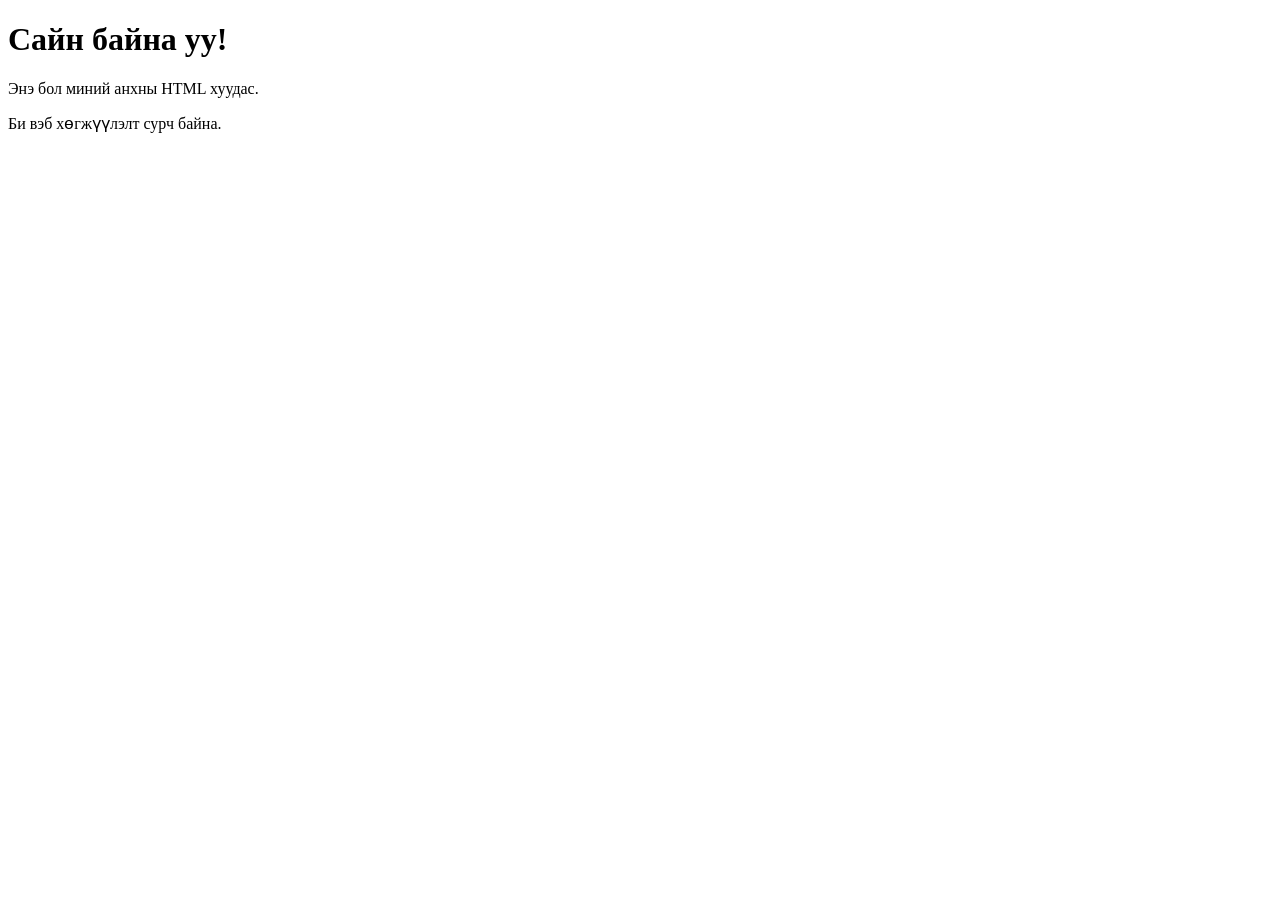
==== index.html @ 5c120753 "Add index.html" ====
<!DOCTYPE html>
<html lang="mn">
<head>
    <meta charset="UTF-8">
    <meta name="viewport" content="width=device-width, initial-scale=1.0">
    <title>Миний анхны вэб хуудас</title>
</head>
<body>
    <h1>Сайн байна уу!</h1>
    <p>Энэ бол миний анхны HTML хуудас.</p>
    <p>Би вэб хөгжүүлэлт сурч байна.</p>
</body>
</html>
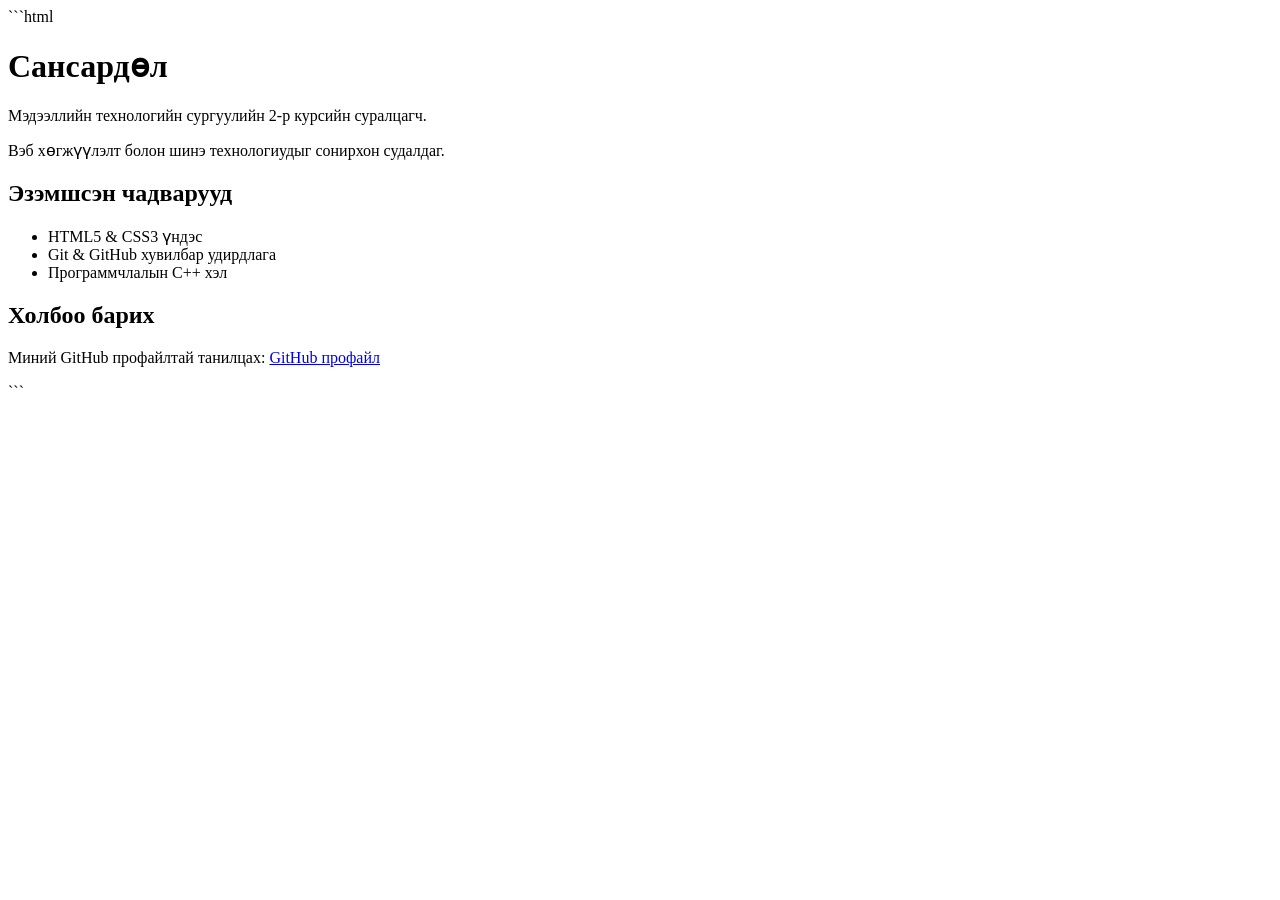
==== commit 2c62db5c: "Update CV page" ====
--- a/index.html
+++ b/index.html
@@ -1,13 +1,28 @@
+```html
 <!DOCTYPE html>
 <html lang="mn">
 <head>
     <meta charset="UTF-8">
     <meta name="viewport" content="width=device-width, initial-scale=1.0">
-    <title>Миний анхны вэб хуудас</title>
+    <title>Миний товч CV</title>
 </head>
 <body>
-    <h1>Сайн байна уу!</h1>
-    <p>Энэ бол миний анхны HTML хуудас.</p>
-    <p>Би вэб хөгжүүлэлт сурч байна.</p>
+    <h1>Сансардөл</h1>
+
+    <p>Мэдээллийн технологийн сургуулийн 2-р курсийн суралцагч.</p>
+    <p>Вэб хөгжүүлэлт болон шинэ технологиудыг сонирхон судалдаг.</p>
+
+    <h2>Эзэмшсэн чадварууд</h2>
+    <ul>
+        <li>HTML5 & CSS3 үндэс</li>
+        <li>Git & GitHub хувилбар удирдлага</li>
+        <li>Программчлалын C++ хэл</li>
+    </ul>
+
+    <h2>Холбоо барих</h2>
+    <p>Миний GitHub профайлтай танилцах:
+        <a href="https://github.com/sansarduld-ctrl">GitHub профайл</a>
+    </p>
 </body>
-</html>+</html>
+```
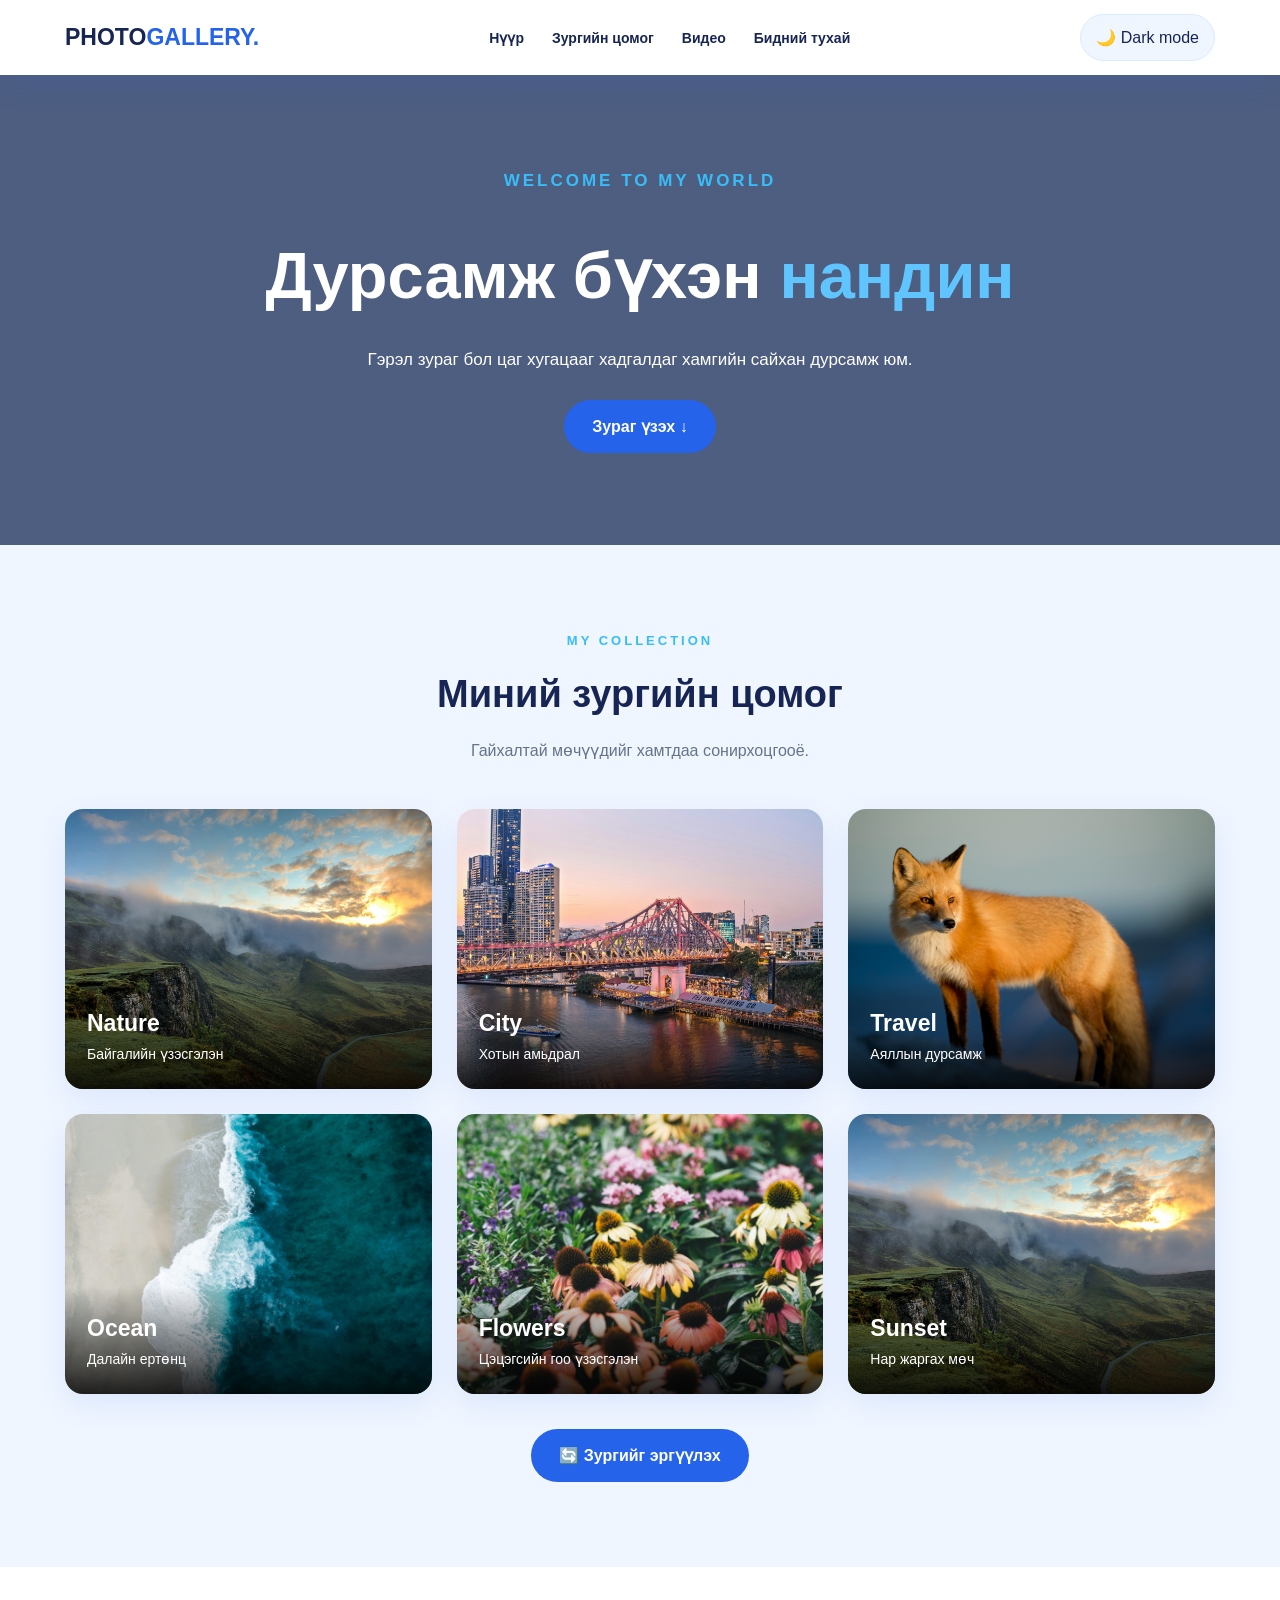
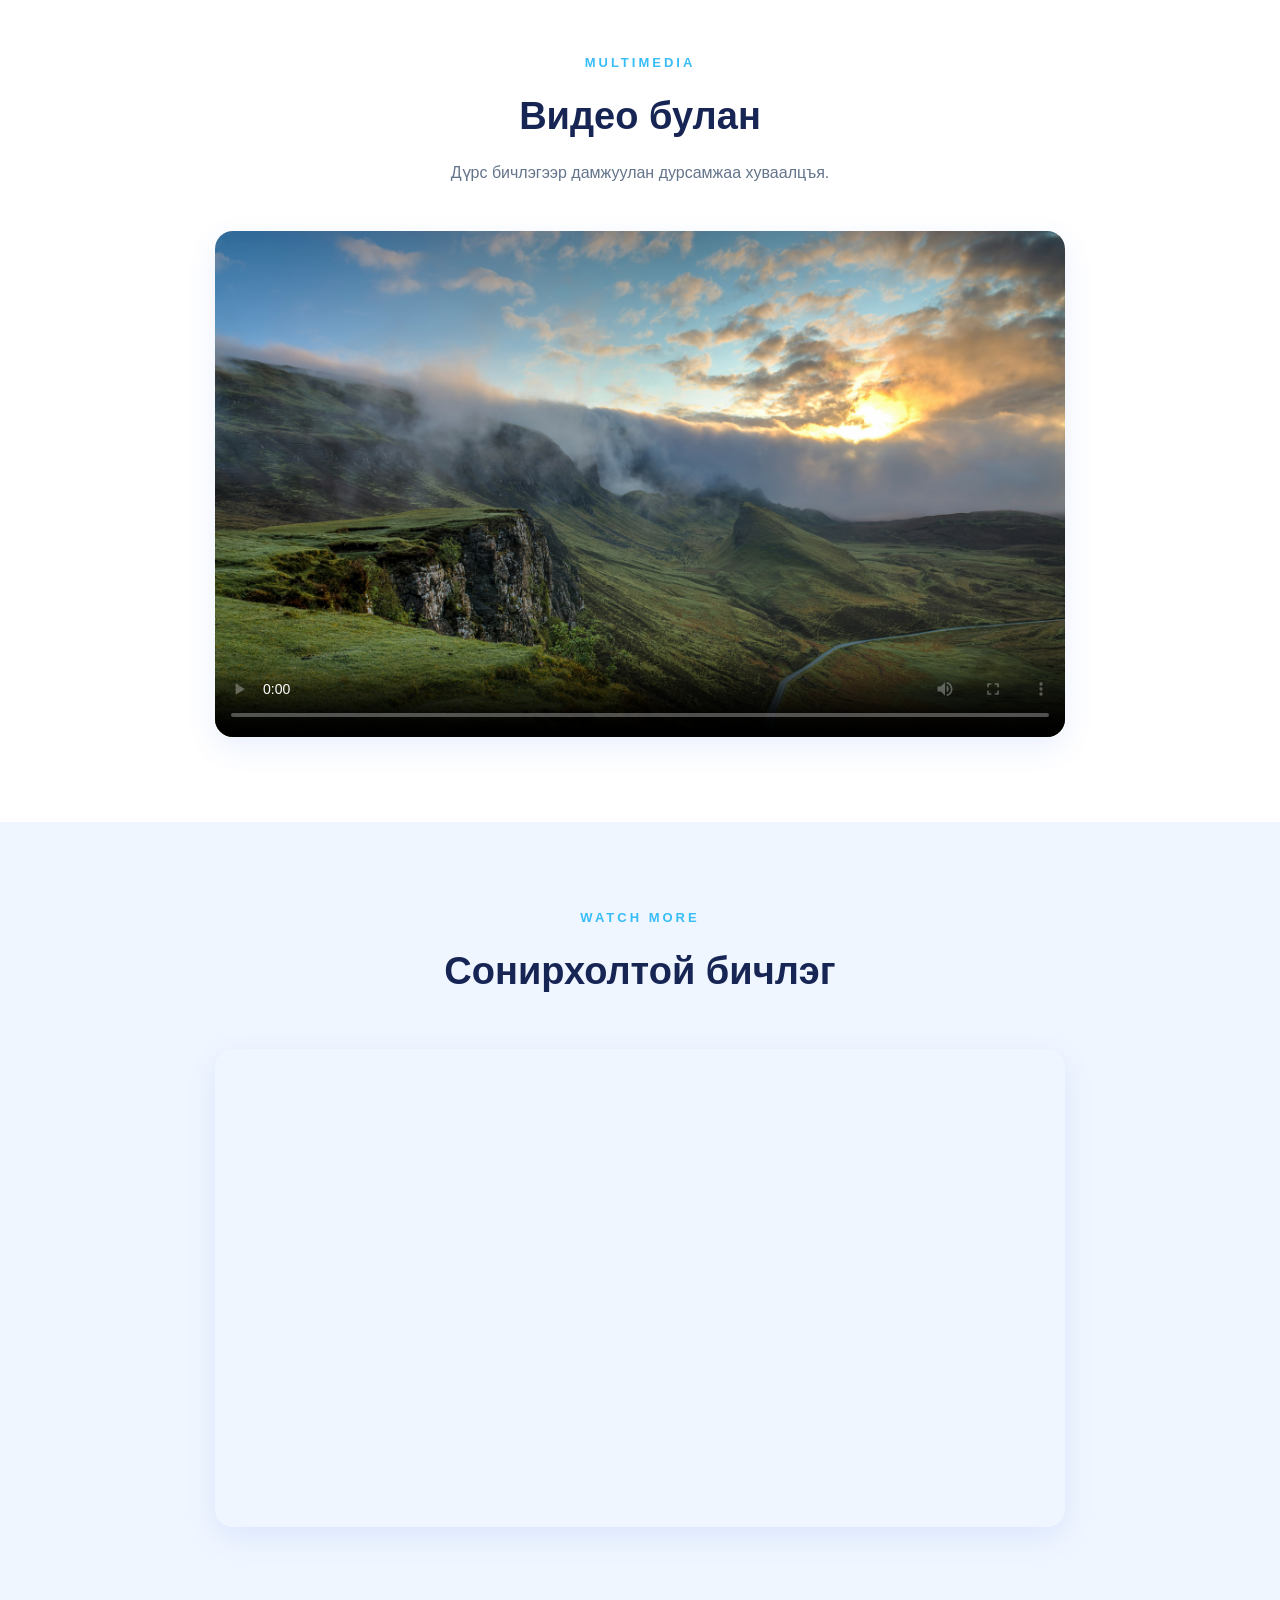
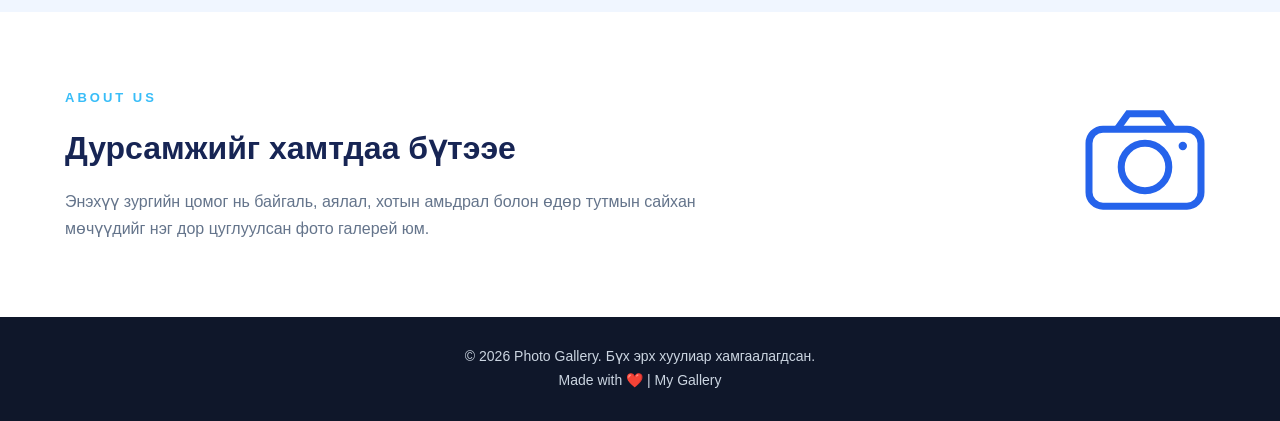
==== commit ff58b465: "Add Lab 6" ====
--- a/index.html
+++ b/index.html
@@ -1,28 +1,269 @@
-```html
+
 <!DOCTYPE html>
 <html lang="mn">
 <head>
     <meta charset="UTF-8">
     <meta name="viewport" content="width=device-width, initial-scale=1.0">
-    <title>Миний товч CV</title>
+    <meta name="description" content="Гэрэл зураг болон дурсамжийн зургийн цомог">
+    <title>Photo Gallery | Зургийн цомог</title>
+    <link rel="stylesheet" href="style.css">
+    <script src="script.js" defer></script>
 </head>
 <body>
-    <h1>Сансардөл</h1>
-
-    <p>Мэдээллийн технологийн сургуулийн 2-р курсийн суралцагч.</p>
-    <p>Вэб хөгжүүлэлт болон шинэ технологиудыг сонирхон судалдаг.</p>
-
-    <h2>Эзэмшсэн чадварууд</h2>
-    <ul>
-        <li>HTML5 & CSS3 үндэс</li>
-        <li>Git & GitHub хувилбар удирдлага</li>
-        <li>Программчлалын C++ хэл</li>
-    </ul>
-
-    <h2>Холбоо барих</h2>
-    <p>Миний GitHub профайлтай танилцах:
-        <a href="https://github.com/sansarduld-ctrl">GitHub профайл</a>
-    </p>
+
+    <!-- HEADER -->
+    <header class="header">
+        <div class="container navbar">
+            <a href="#" class="logo">PHOTO<span>GALLERY.</span></a>
+
+            <nav aria-label="Үндсэн цэс">
+                <ul class="nav-links">
+                    <li><a href="#home">Нүүр</a></li>
+                    <li><a href="#gallery">Зургийн цомог</a></li>
+                    <li><a href="#video">Видео</a></li>
+                    <li><a href="#about">Бидний тухай</a></li>
+                </ul>
+            </nav>
+
+            <button id="themeToggle" class="theme-btn"
+                type="button" aria-label="Өнгөний горим солих">
+                🌙 Dark mode
+            </button>
+        </div>
+    </header>
+
+    <!-- MAIN -->
+    <main>
+
+        <!-- HERO SECTION -->
+        <section class="hero" id="home">
+            <div class="hero-content">
+                <p class="hero-small">WELCOME TO MY WORLD</p>
+                <h1>Дурсамж бүхэн <span>нандин</span></h1>
+                <p>
+                    Гэрэл зураг бол цаг хугацааг хадгалдаг
+                    хамгийн сайхан дурсамж юм.
+                </p>
+                <a href="#gallery" class="main-btn">Зураг үзэх ↓</a>
+            </div>
+        </section>
+
+        <!-- GALLERY SECTION -->
+        <section class="gallery-section container" id="gallery">
+
+            <div class="section-title">
+                <p class="subtitle">MY COLLECTION</p>
+                <h2>Миний зургийн цомог</h2>
+                <p>Гайхалтай мөчүүдийг хамтдаа сонирхоцгооё.</p>
+            </div>
+
+            <div class="gallery-grid">
+
+                <article class="flip-card" style="--i: 0">
+                    <div class="flip-inner">
+                        <div class="flip-front">
+                            <img src="img/photo1.jpg"
+                                alt="Байгалийн үзэсгэлэнт газар">
+                            <div class="photo-info">
+                                <h3>Nature</h3>
+                                <p>Байгалийн үзэсгэлэн</p>
+                            </div>
+                        </div>
+                        <div class="flip-back">
+                            <h3>Nature 🌿</h3>
+                            <p>Байгаль дэлхийн гайхамшигт өнгө төрх.</p>
+                        </div>
+                    </div>
+                </article>
+
+                <article class="flip-card" style="--i: 1">
+                    <div class="flip-inner">
+                        <div class="flip-front">
+                            <img src="img/photo2.jpg"
+                                alt="Хотын үзэмж">
+                            <div class="photo-info">
+                                <h3>City</h3>
+                                <p>Хотын амьдрал</p>
+                            </div>
+                        </div>
+                        <div class="flip-back">
+                            <h3>City 🏙️</h3>
+                            <p>Хотын амьдралын өнгө төрх.</p>
+                        </div>
+                    </div>
+                </article>
+
+                <article class="flip-card" style="--i: 2">
+                    <div class="flip-inner">
+                        <div class="flip-front">
+                            <img src="img/photo3.jpg"
+                                alt="Аяллын дурсамж">
+                            <div class="photo-info">
+                                <h3>Travel</h3>
+                                <p>Аяллын дурсамж</p>
+                            </div>
+                        </div>
+                        <div class="flip-back">
+                            <h3>Travel ✈️</h3>
+                            <p>Шинэ газар, шинэ дурсамж.</p>
+                        </div>
+                    </div>
+                </article>
+
+                <article class="flip-card" style="--i: 3">
+                    <div class="flip-inner">
+                        <div class="flip-front">
+                            <img src="img/photo4.jpg"
+                                alt="Далайн үзэмж">
+                            <div class="photo-info">
+                                <h3>Ocean</h3>
+                                <p>Далайн ертөнц</p>
+                            </div>
+                        </div>
+                        <div class="flip-back">
+                            <h3>Ocean 🌊</h3>
+                            <p>Далайн үзэсгэлэнт ертөнц.</p>
+                        </div>
+                    </div>
+                </article>
+
+                <article class="flip-card" style="--i: 4">
+                    <div class="flip-inner">
+                        <div class="flip-front">
+                            <img src="img/photo5.jpg"
+                                alt="Цэцэгсийн зураг">
+                            <div class="photo-info">
+                                <h3>Flowers</h3>
+                                <p>Цэцэгсийн гоо үзэсгэлэн</p>
+                            </div>
+                        </div>
+                        <div class="flip-back">
+                            <h3>Flowers 🌸</h3>
+                            <p>Байгалийн үзэсгэлэнт цэцэгс.</p>
+                        </div>
+                    </div>
+                </article>
+
+                <article class="flip-card" style="--i: 5">
+                    <div class="flip-inner">
+                        <div class="flip-front">
+                            <img src="img/photo6.jpg"
+                                alt="Нар жаргах үеийн зураг">
+                            <div class="photo-info">
+                                <h3>Sunset</h3>
+                                <p>Нар жаргах мөч</p>
+                            </div>
+                        </div>
+                        <div class="flip-back">
+                            <h3>Sunset 🌅</h3>
+                            <p>Өдрийн хамгийн тайван мөч.</p>
+                        </div>
+                    </div>
+                </article>
+
+            </div>
+
+            <button id="flipToggle" class="main-btn flip-btn"
+                type="button" aria-pressed="false">
+                🔄 Зургийг эргүүлэх
+            </button>
+
+        </section>
+
+        <!-- VIDEO SECTION -->
+        <section class="video-section" id="video">
+            <div class="container">
+                <div class="section-title">
+                    <p class="subtitle">MULTIMEDIA</p>
+                    <h2>Видео булан</h2>
+                    <p>Дүрс бичлэгээр дамжуулан дурсамжаа хуваалцъя.</p>
+                </div>
+
+                <div class="video-box">
+                    <video controls preload="metadata"
+                        poster="img/photo1.jpg">
+                        <source src="video/clip.mp4" type="video/mp4">
+                        <source src="video/clip.webm" type="video/webm">
+
+                        <track
+                            src="video/clip.mn.vtt"
+                            kind="subtitles"
+                            srclang="mn"
+                            label="Монгол хэл"
+                            default>
+
+                        Таны хөтөч видео тоглуулах боломжгүй байна.
+                    </video>
+                </div>
+            </div>
+        </section>
+
+        <!-- YOUTUBE SECTION -->
+        <section class="youtube-section container">
+            <div class="section-title">
+                <p class="subtitle">WATCH MORE</p>
+                <h2>Сонирхолтой бичлэг</h2>
+            </div>
+
+            <div class="iframe-box">
+                <iframe
+                    src="https://www.youtube-nocookie.com/embed/ScMzIvxBSi4"
+                    title="Байгалийн тухай видео"
+                    loading="lazy"
+                    referrerpolicy="strict-origin-when-cross-origin"
+                    sandbox="allow-scripts allow-same-origin allow-presentation"
+                    allow="accelerometer; autoplay; encrypted-media; gyroscope; picture-in-picture"
+                    allowfullscreen>
+                </iframe>
+            </div>
+        </section>
+
+        <!-- ABOUT SECTION -->
+        <section class="about-section" id="about">
+            <div class="container about-content">
+                <div>
+                    <p class="subtitle">ABOUT US</p>
+                    <h2>Дурсамжийг хамтдаа бүтээе</h2>
+                    <p>
+                        Энэхүү зургийн цомог нь байгаль,
+                        аялал, хотын амьдрал болон өдөр
+                        тутмын сайхан мөчүүдийг нэг дор
+                        цуглуулсан фото галерей юм.
+                    </p>
+                </div>
+
+                <div class="about-icon">
+                    <!-- Inline SVG -->
+                    <svg viewBox="0 0 100 100"
+                        role="img"
+                        aria-labelledby="cameraTitle"
+                        xmlns="http://www.w3.org/2000/svg">
+                        <title id="cameraTitle">Фото камерын дүрс</title>
+                        <rect x="10" y="28" width="80" height="55"
+                            rx="10" fill="none"
+                            stroke="currentColor" stroke-width="5"/>
+                        <circle cx="50" cy="55" r="17"
+                            fill="none"
+                            stroke="currentColor" stroke-width="5"/>
+                        <path d="M30 28 L38 17 H62 L70 28"
+                            fill="none"
+                            stroke="currentColor" stroke-width="5"/>
+                        <circle cx="77" cy="40" r="3"
+                            fill="currentColor"/>
+                    </svg>
+                </div>
+            </div>
+        </section>
+
+    </main>
+
+    <!-- FOOTER -->
+    <footer class="footer">
+        <div class="container">
+            <p>© 2026 Photo Gallery. Бүх эрх хуулиар хамгаалагдсан.</p>
+            <p>Made with ❤️ | My Gallery</p>
+        </div>
+    </footer>
+
 </body>
 </html>
-```
--- a/style.css
+++ b/style.css
@@ -0,0 +1,526 @@
+
+/* ==============================
+   1. CUSTOM PROPERTIES
+============================== */
+
+:root {
+    --primary: #2563eb;
+    --secondary: #38bdf8;
+    --background: #f0f6ff;
+    --surface: #ffffff;
+    --text: #172554;
+    --muted: #64748b;
+    --border: #dbeafe;
+    --shadow: 0 10px 30px rgba(37, 99, 235, 0.10);
+    --radius: 18px;
+    --transition: 0.35s ease;
+}
+
+/* DARK MODE */
+
+body.dark {
+    --background: #0f172a;
+    --surface: #1e293b;
+    --text: #f1f5f9;
+    --muted: #cbd5e1;
+    --border: #334155;
+    --shadow: 0 10px 30px rgba(0, 0, 0, 0.25);
+}
+
+/* ==============================
+   2. GENERAL SETTINGS
+============================== */
+
+* {
+    margin: 0;
+    padding: 0;
+    box-sizing: border-box;
+}
+
+html {
+    scroll-behavior: smooth;
+    scroll-padding-top: 85px;
+}
+
+body {
+    font-family: Arial, sans-serif;
+    background: var(--background);
+    color: var(--text);
+    line-height: 1.7;
+    transition: background var(--transition),
+                color var(--transition);
+}
+
+a {
+    text-decoration: none;
+    color: inherit;
+}
+
+button {
+    font: inherit;
+    cursor: pointer;
+}
+
+.container {
+    width: min(1150px, 90%);
+    margin: auto;
+}
+
+/* ==============================
+   3. HEADER AND NAVIGATION
+============================== */
+
+.header {
+    background: var(--surface);
+    position: sticky;
+    top: 0;
+    z-index: 100;
+    box-shadow: var(--shadow);
+}
+
+.navbar {
+    min-height: 75px;
+    display: flex;
+    align-items: center;
+    justify-content: space-between;
+    gap: 20px;
+}
+
+.logo {
+    font-size: 23px;
+    font-weight: bold;
+    color: var(--text);
+}
+
+.logo span {
+    color: var(--primary);
+}
+
+.nav-links {
+    display: flex;
+    list-style: none;
+    gap: 28px;
+}
+
+.nav-links a {
+    font-size: 14px;
+    font-weight: 600;
+    transition: color var(--transition);
+}
+
+.nav-links a:hover,
+.nav-links a:focus-visible {
+    color: var(--primary);
+}
+
+.theme-btn {
+    border: 1px solid var(--border);
+    border-radius: 30px;
+    padding: 9px 15px;
+    background: var(--background);
+    color: var(--text);
+    transition: var(--transition);
+}
+
+.theme-btn:hover,
+.theme-btn:focus-visible {
+    background: var(--primary);
+    color: white;
+}
+
+/* ==============================
+   4. HERO SECTION
+============================== */
+
+.hero {
+    min-height: 470px;
+    display: flex;
+    align-items: center;
+    justify-content: center;
+    text-align: center;
+    padding: 70px 20px;
+
+    background:
+        linear-gradient(
+            rgba(15, 35, 80, 0.72),
+            rgba(15, 35, 80, 0.72)
+        ),
+        url("https://images.unsplash.com/photo-1470770841072-f978cf4d019e")
+        center/cover no-repeat;
+
+    color: white;
+}
+
+.hero-content {
+    max-width: 750px;
+    animation: fadeUp 1s ease both;
+}
+
+.hero-small,
+.subtitle {
+    color: var(--secondary);
+    font-size: 13px;
+    font-weight: bold;
+    letter-spacing: 3px;
+}
+
+.hero h1 {
+    font-size: clamp(35px, 6vw, 65px);
+    margin: 15px 0;
+}
+
+.hero h1 span {
+    color: #60c5ff;
+}
+
+.hero p {
+    font-size: 17px;
+    margin-bottom: 25px;
+}
+
+/* BUTTON */
+
+.main-btn {
+    display: inline-block;
+    padding: 13px 28px;
+    border: none;
+    border-radius: 30px;
+    background: var(--primary);
+    color: white;
+    font-weight: bold;
+    transition: transform var(--transition),
+                background var(--transition),
+                box-shadow var(--transition);
+}
+
+.main-btn:hover,
+.main-btn:focus-visible {
+    background: #1d4ed8;
+    transform: translateY(-4px);
+    box-shadow: 0 8px 20px rgba(37, 99, 235, 0.3);
+}
+
+.main-btn:focus-visible,
+.theme-btn:focus-visible,
+.flip-card:focus-visible {
+    outline: 3px solid var(--secondary);
+    outline-offset: 4px;
+}
+
+/* ==============================
+   5. GALLERY SECTION
+============================== */
+
+.gallery-section {
+    padding-top: 85px;
+    padding-bottom: 85px;
+}
+
+.section-title {
+    text-align: center;
+    margin-bottom: 45px;
+}
+
+.section-title h2 {
+    font-size: clamp(27px, 4vw, 38px);
+    margin: 10px 0;
+}
+
+.section-title > p:last-child {
+    color: var(--muted);
+}
+
+.gallery-grid {
+    display: grid;
+    grid-template-columns: repeat(3, 1fr);
+    gap: 25px;
+}
+
+/* ==============================
+   6. ANIMATION AND STAGGER
+============================== */
+
+.flip-card {
+    height: 280px;
+    perspective: 1000px;
+    animation: fadeUp 0.8s ease both;
+    animation-delay: calc(var(--i) * 0.15s);
+}
+
+@keyframes fadeUp {
+    from {
+        opacity: 0;
+        transform: translateY(35px);
+    }
+
+    to {
+        opacity: 1;
+        transform: translateY(0);
+    }
+}
+
+/* ==============================
+   7. 3D FLIP CARD
+============================== */
+
+.flip-inner {
+    width: 100%;
+    height: 100%;
+    position: relative;
+    transform-style: preserve-3d;
+    transition: transform 0.7s ease;
+}
+
+.flip-card:hover .flip-inner {
+    transform: rotateY(180deg);
+}
+
+.flip-card:focus-within .flip-inner {
+    transform: rotateY(180deg);
+}
+
+.flip-card.flipped .flip-inner {
+    transform: rotateY(180deg);
+}
+
+.flip-front,
+.flip-back {
+    position: absolute;
+    width: 100%;
+    height: 100%;
+    border-radius: var(--radius);
+    overflow: hidden;
+    backface-visibility: hidden;
+    -webkit-backface-visibility: hidden;
+    box-shadow: var(--shadow);
+}
+
+.flip-front {
+    background: var(--surface);
+}
+
+.flip-front img {
+    width: 100%;
+    height: 100%;
+    object-fit: cover;
+    transition: transform 0.6s ease;
+}
+
+.flip-card:hover .flip-front img {
+    transform: scale(1.08);
+}
+
+.photo-info {
+    position: absolute;
+    bottom: 0;
+    left: 0;
+    width: 100%;
+    padding: 22px;
+    color: white;
+
+    background: linear-gradient(
+        transparent,
+        rgba(0, 0, 0, 0.85)
+    );
+}
+
+.photo-info h3 {
+    font-size: 23px;
+}
+
+.photo-info p {
+    font-size: 14px;
+}
+
+.flip-back {
+    background: linear-gradient(135deg, #2563eb, #38bdf8);
+    color: white;
+    display: flex;
+    flex-direction: column;
+    justify-content: center;
+    align-items: center;
+    text-align: center;
+    padding: 25px;
+    transform: rotateY(180deg);
+}
+
+.flip-back h3 {
+    font-size: 27px;
+    margin-bottom: 12px;
+}
+
+.flip-btn {
+    display: block;
+    margin: 35px auto 0;
+}
+
+/* ==============================
+   8. VIDEO SECTION
+============================== */
+
+.video-section {
+    background: var(--surface);
+    padding: 85px 0;
+}
+
+.video-box {
+    max-width: 850px;
+    margin: auto;
+    border-radius: var(--radius);
+    overflow: hidden;
+    box-shadow: var(--shadow);
+}
+
+.video-box video {
+    display: block;
+    width: 100%;
+}
+
+/* ==============================
+   9. YOUTUBE IFRAME
+============================== */
+
+.youtube-section {
+    padding-top: 85px;
+    padding-bottom: 85px;
+}
+
+.iframe-box {
+    max-width: 850px;
+    margin: auto;
+    aspect-ratio: 16 / 9;
+    border-radius: var(--radius);
+    overflow: hidden;
+    box-shadow: var(--shadow);
+}
+
+.iframe-box iframe {
+    width: 100%;
+    height: 100%;
+    border: none;
+}
+
+/* ==============================
+   10. ABOUT SECTION
+============================== */
+
+.about-section {
+    background: var(--surface);
+    padding: 75px 0;
+}
+
+.about-content {
+    display: flex;
+    justify-content: space-between;
+    align-items: center;
+    gap: 40px;
+}
+
+.about-content > div:first-child {
+    max-width: 650px;
+}
+
+.about-content h2 {
+    font-size: 32px;
+    margin: 12px 0;
+}
+
+.about-content p:last-child {
+    color: var(--muted);
+}
+
+.about-icon svg {
+    width: 140px;
+    height: 140px;
+    color: var(--primary);
+    animation: float 3s ease-in-out infinite;
+}
+
+@keyframes float {
+    0%, 100% {
+        transform: translateY(0);
+    }
+
+    50% {
+        transform: translateY(-12px);
+    }
+}
+
+/* ==============================
+   11. FOOTER
+============================== */
+
+.footer {
+    background: #0f172a;
+    color: #cbd5e1;
+    text-align: center;
+    padding: 28px 15px;
+    font-size: 14px;
+}
+
+/* ==============================
+   12. RESPONSIVE DESIGN
+============================== */
+
+@media (max-width: 850px) {
+    .gallery-grid {
+        grid-template-columns: repeat(2, 1fr);
+    }
+
+    .navbar {
+        flex-wrap: wrap;
+        padding: 15px 0;
+    }
+
+    .nav-links {
+        gap: 15px;
+    }
+}
+
+@media (max-width: 550px) {
+    .gallery-grid {
+        grid-template-columns: 1fr;
+    }
+
+    .navbar {
+        justify-content: center;
+    }
+
+    .nav-links {
+        justify-content: center;
+        flex-wrap: wrap;
+    }
+
+    .hero {
+        min-height: 400px;
+    }
+
+    .flip-card {
+        height: 260px;
+    }
+
+    .about-content {
+        flex-direction: column;
+        text-align: center;
+    }
+}
+
+/* ==============================
+   13. REDUCED MOTION
+============================== */
+
+@media (prefers-reduced-motion: reduce) {
+    *,
+    *::before,
+    *::after {
+        scroll-behavior: auto !important;
+        animation-duration: 0.01ms !important;
+        animation-iteration-count: 1 !important;
+        transition-duration: 0.01ms !important;
+    }
+
+    .flip-card:hover .flip-inner,
+    .flip-card:focus-within .flip-inner {
+        transform: none;
+    }
+}
